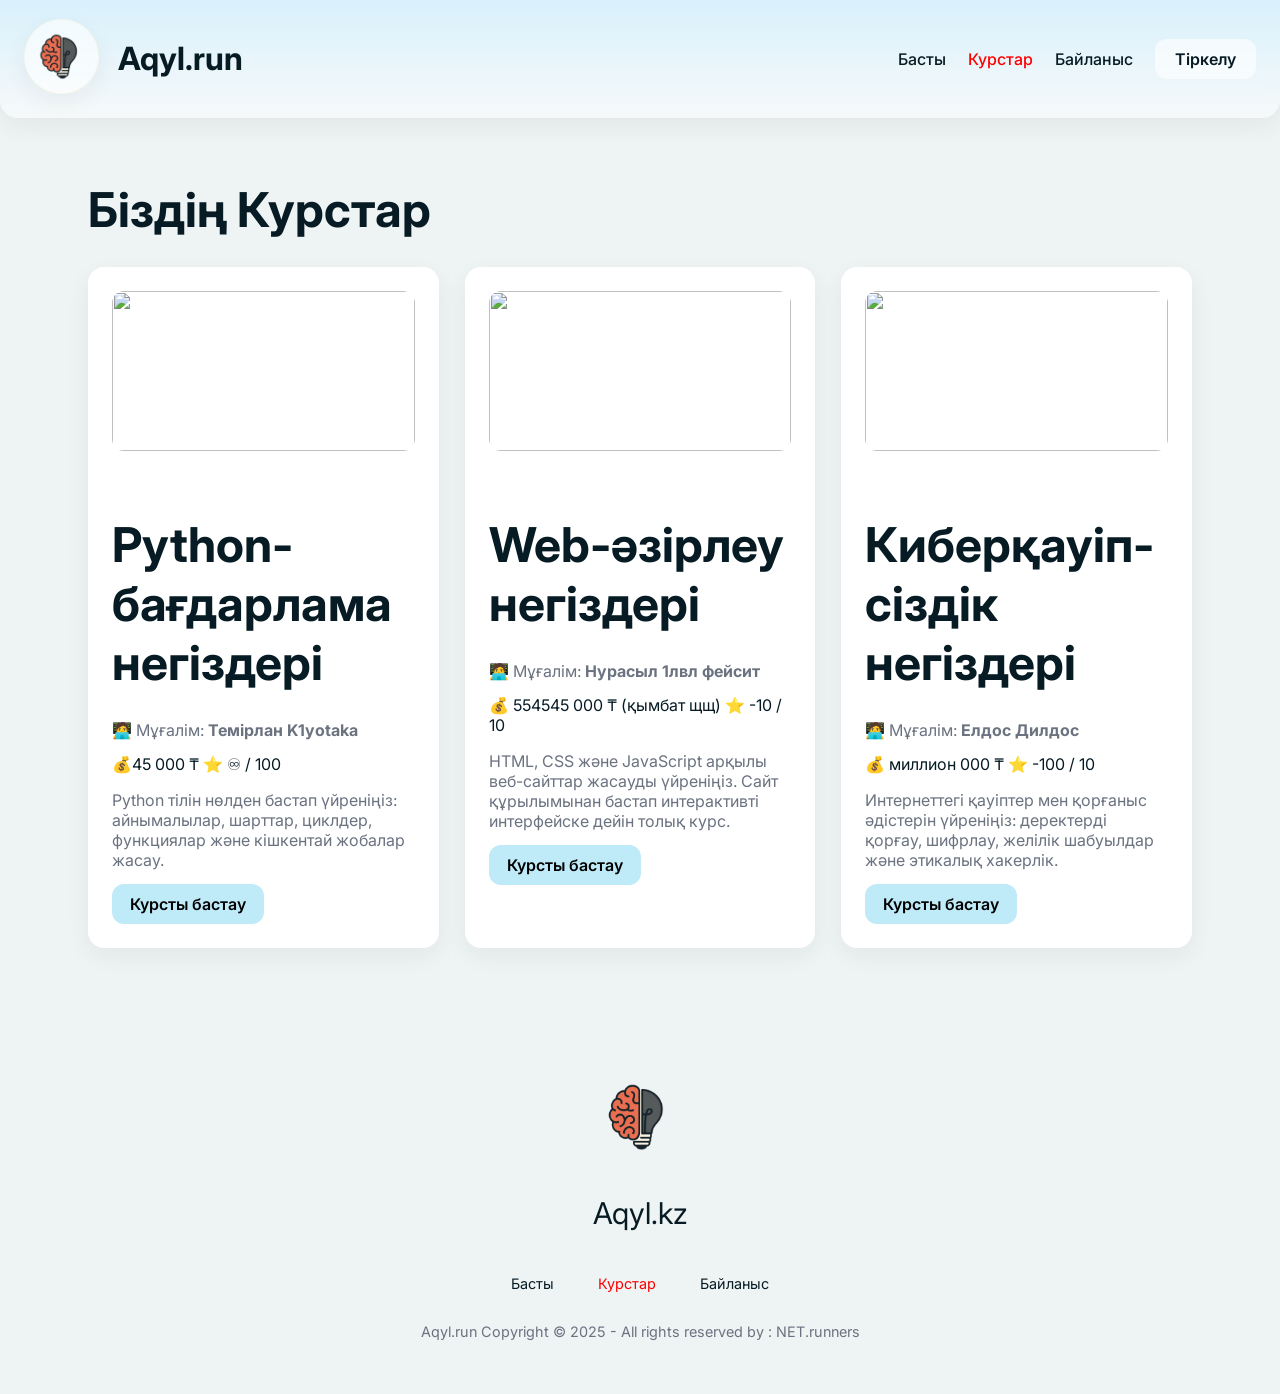
==== catalog.html @ a1cf16fc "Update catalog.html" ====
<!doctype html>
<html lang="kk">
<head>
  <meta charset="utf-8" />
  <meta name="viewport" content="width=device-width,initial-scale=1" />
  <title>Aqyl.run — Каталог</title>
  <link href="https://fonts.googleapis.com/css2?family=Inter:wght@300;400;600;700;800&display=swap" rel="stylesheet">
  <link rel="stylesheet" href="catalog.css">
</head>
<body>
  <div class="container">
    <!-- === Хедер === -->
    <header id="siteHeader">
      <div class="brand">
                <div class="logo">
          
          <!-- Лампа (түнгі режим) -->
<div style="position:fixed;bottom:24px;left:24px;z-index:1200;">
  <button id="themeLamp" class="theme-lamp" title="Түнгі/Күндізгі режим">
    <img id="lampIcon" src="img/logo.png" alt="Theme" />
  </button>
</div>
<script>
(function(){
  const body = document.body;
  const lamp = document.getElementById('themeLamp');
  const lampIcon = document.getElementById('lampIcon');
  const footerLogo = document.getElementById('footerLogo');
  const saved = localStorage.getItem('aqyl_theme');

  // Функция для обновления логотипов
  function updateLogos(isDark) {
    lampIcon.src = isDark ? 'img/logo.png' : 'img/darklogo.png';
    footerLogo.src = isDark ? 'img/logo.png' : 'img/darklogo.png';
  }

  // Настройка при загрузке
  const isDarkStart = (saved === 'dark');
  if (isDarkStart) body.classList.add('dark');
  updateLogos(isDarkStart);

  // Переключатель темы
  lamp.addEventListener('click', () => {
    body.classList.toggle('dark');
    const isDark = body.classList.contains('dark');
    localStorage.setItem('aqyl_theme', isDark ? 'dark' : 'light');
    updateLogos(isDark);
  });
})();
</script>

  <script>
  document.addEventListener('DOMContentLoaded', () => {
    const openModal = document.getElementById('open-modal');
    const closeModal = document.getElementById('close-modal');
    const modalBg = document.getElementById('modal-bg');

    openModal.addEventListener('click', (e) => {
      e.preventDefault();
      modalBg.classList.add('show');
      modalBg.setAttribute('aria-hidden', 'false');
    });

    closeModal.addEventListener('click', () => {
      modalBg.classList.remove('show');
      modalBg.setAttribute('aria-hidden', 'true');
    });

    modalBg.addEventListener('click', (e) => {
      if (e.target === modalBg) {
        modalBg.classList.remove('show');
        modalBg.setAttribute('aria-hidden', 'true');
      }
    });
  });
  </script>
        </div>
        <h1>Aqyl.run</h1>
      </div>
      <nav>
        <a  href="course.html">Басты</a>
        <a style="color: red;" href="catalog.html">Курстар</a>
        <a href="link.html">Байланыс</a>
        <a class="pill" href="#" id="open-modal">Тіркелу</a>
      </nav>
    </header>

    <!-- === Каталог секциясы === -->
      <!-- курс -->
      <section id="courses">
        <h3>Біздің Курстар</h3>
        <div class="course-grid">
          <div class="course">
            <img src="https://images.unsplash.com/photo-1553484771-371a605b060b?q=80&w=800" alt="">
    <h3>Python-бағдарлама негіздері</h3>
    <p class="instructor">🧑‍💻 Мұғалім: <strong>Темірлан K1yotaka</strong></p>
    <div class="meta">
      <span class="price">💰45  000 ₸</span>
      <span class="rating">⭐ ♾️ / 100</span>
    </div>
    <p class="desc">Python тілін нөлден бастап үйреніңіз: айнымалылар, шарттар, циклдер, функциялар және кішкентай жобалар жасау.</p>
    <a href="#" class="btn">Курсты бастау</a>
          </div>
          <div class="course">
            <img src="https://images.unsplash.com/photo-1519389950473-47ba0277781c?q=80&w=800" alt="">
    <h3>Web-әзірлеу негіздері</h3>
    <p class="instructor">🧑‍💻 Мұғалім: <strong>Нурасыл 1лвл фейсит</strong></p>
    <div class="meta">
      <span class="price">💰 554545 000 ₸ (қымбат щщ)</span>
      <span class="rating">⭐ -10 / 10</span>
    </div>
    <p class="desc">HTML, CSS және JavaScript арқылы веб-сайттар жасауды үйреніңіз.  
      Сайт құрылымынан бастап интерактивті интерфейске дейін толық курс.</p>
    <a href="#" class="btn">Курсты бастау</a>
          </div>
          <div class="course">
            <img src="https://images.unsplash.com/photo-1555949963-aa79dcee981c?q=80&w=800" alt="">
    <h3>Киберқауіп- <br> сіздік негіздері</h3>
    <p class="instructor">🧑‍💻 Мұғалім: <strong>Елдос Дилдос</strong></p>
    <div class="meta">
      <span class="price">💰 миллион 000 ₸</span>
      <span class="rating">⭐ -100 / 10</span>
    </div>
    <p class="desc">Интернеттегі қауіптер мен қорғаныс әдістерін үйреніңіз:  
      деректерді қорғау, шифрлау, желілік шабуылдар және этикалық хакерлік.</p>
    <a href="#" class="btn">Курсты бастау</a>
          </div>
        </div>
      </section>


    <!-- рег -->
  <div class="modal-bg" id="modal-bg" aria-hidden="true">
    <div class="modal">
      <h3>Тіркелу</h3>
      <input type="text" placeholder="Атыңыз">
      <input type="email" placeholder="Email">
      <input type="password" placeholder="Құпиясөз">
      <button onclick="window.open('https://aqyl-register.kz','_blank')">Тіркелу</button>
      <button class="close-btn" id="close-modal">Жабу</button>
    </div>
  </div>

    <!--Футер-->

<link rel="stylesheet" href="https://cdnjs.cloudflare.com/ajax/libs/font-awesome/4.7.0/css/font-awesome.min.css">
<link rel="preconnect" href="https://fonts.gstatic.com">
<link href="https://fonts.googleapis.com/css2?family=Fredoka+One&family=Play&display=swap" rel="stylesheet"> 
<footer class="">
<div class="footer">
<div class="row">
<a href="#"><img class="footerLogo" id="footerLogo" src="img/logo.png" alt="Footer Logo" />
  <p style="padding: center; font-size: 30px;">Aqyl.kz</p></a>
</div>

<div class="row">
<ul>
<li><a href="course.html">Басты</a></li>
<li><p style="color: red;">Курстар</p></li>
<li><a href="link.html">Байланыс</a></li>
</ul>
</div>

<div class="row">
Aqyl.run Copyright © 2025  - All rights reserved by :  NET.runners
</div>
</div>
</footer>


<script>
document.addEventListener('DOMContentLoaded', function() {
  const body = document.body;
  const lamp = document.getElementById('themeLamp');
  const lampIcon = document.getElementById('lampIcon');
  const footerLogo = document.getElementById('footerLogo');
  const saved = localStorage.getItem('aqyl_theme');

  // Функция обновления логотипов
  function updateLogos(isDark) {
    lampIcon.src = isDark ? 'img/logo.png' : 'img/darklogo.png';
    footerLogo.src = isDark ? 'img/logo.png' : 'img/darklogo.png';
  }

  // Проверяем сохранённую тему
  const isDarkStart = (saved === 'dark');
  if (isDarkStart) body.classList.add('dark');
  updateLogos(isDarkStart);

  // Переключатель темы
  lamp.addEventListener('click', () => {
    body.classList.toggle('dark');
    const isDark = body.classList.contains('dark');
    localStorage.setItem('aqyl_theme', isDark ? 'dark' : 'light');
    updateLogos(isDark);
  });
});
</script>


</body>
</html>
---- catalog.css ----
:root {
  --bg: #eef3f4;
  --card: #ffffff;
  --accent: #d8f0fb;
  --accent-strong: #bfeaf7;
  --muted: #6b7280;
  --text: #071b24;
  --shadow: 0 8px 24px rgba(28, 35, 39, 0.06);
  --glass: rgba(255,255,255,0.6);
}

/* Темный режим переменные */
body.dark {
  --bg: #1e2022;
  --card: #111720;
  --accent: #243447;
  --accent-strong: #0ea5e9;
  --muted: #9aa7b0;
  --text: #e6eef3;
  --shadow: 0 10px 30px rgba(2,6,23,0.6);
  --glass: rgba(255,255,255,0.04);
}

/* === Базовые стили === */
* {
  box-sizing: border-box;
  transition: color 0.28s ease, background 0.28s ease, transform 0.25s ease, box-shadow 0.25s ease, filter 0.25s ease;
}

html,body{height:100%}
body {
  margin: 0;
  font-family: 'Inter', system-ui, sans-serif;
  background: var(--bg);
  color: var(--text);
  padding-top: 110px; /* для фиксированного header */
  -webkit-font-smoothing:antialiased;
  -moz-osx-font-smoothing:grayscale;
}

/* Контейнер */
.container {
  max-width: 1160px;
  margin: 36px auto;
  padding: 0 28px;
}

/* === Хедер === */
header {
  position: fixed;
  top: 0;
  left: 0;
  width: 100%;
  z-index: 1000;
  background: linear-gradient(180deg, var(--accent) 0%, rgba(255, 255, 255, 0.5) 100%);
  box-shadow: var(--shadow);
  backdrop-filter: blur(10px);
  display: flex;
  align-items: center;
  justify-content: space-between;
  padding: 18px 24px;
  border-radius: 0 0 18px 18px;
}

header.scrolled {
  background: rgba(255,255,255,0.92);
  backdrop-filter: blur(14px);
}

body.dark header {
  background: rgba(14,20,27,0.9);
  box-shadow: 0 4px 16px rgba(10, 20, 30, 0.6);
}

/* Бренд */
.brand {
  display: flex;
  align-items: center;
  gap: 14px;
}

.logo {
  width: 80px;
  height: 80px;
  border-radius: 10px;
  overflow: hidden;
  background: linear-gradient(135deg,);
}

.logo img {
  width: 100%;
  height: 100%;
  object-fit: cover;
}

/* Навигация */
nav {
  display: flex;
  gap: 22px;
  align-items:center;
}

nav a {
  text-decoration: none;
  font-weight: 500;
  color: var(--text);
}

nav a:hover {
  color: #ef4444;
}

.pill {
  background: var(--glass);
  padding: 10px 20px;
  border-radius: 12px;
  font-weight: 600;
}

/* === Герой === */
.hero {
  display: grid;
  grid-template-columns: 1fr 420px;
  gap: 40px;
  align-items: center;
  margin-top: 30px;
  padding: 40px;
  border-radius: 18px;
  background: linear-gradient(90deg, #d8f0fbe6 0%, rgba(255, 255, 255, 0.4) 100%);
}

body.dark .hero {
  background: linear-gradient(90deg, rgba(18,24,36,0.95) 0%, rgba(27,38,54,0.9) 100%);
}

.lang-badge {
  background: #fff;
  padding: 10px 14px;
  border-radius: 30px;
  display: inline-block;
  margin-bottom: 14px;
  font-weight: 600;
  color: #000;
}

.hero h2 {
  font-size: 64px;
  margin: 8px 0;
  color: var(--text);
  line-height: 0.95;
}

.hero p {
  font-size: 20px;
  opacity: 0.95;
  color: var(--text);
  max-width: 720px;
}

.start-btn {
  background: var(--accent-strong);
  padding: 18px 36px;
  border-radius: 16px;
  text-decoration: none;
  font-weight: 700;
  display: inline-block;
  margin-top: 28px;
  color: #000;
  transition: 0.25s;
  box-shadow: 0 6px 18px rgba(56,189,248,0.08);
}

.start-btn:hover {
  transform: scale(1.03);
}

/* GIF */
.hero .right {
  position: relative;
  display: flex;
  align-items: center;
  justify-content: center;
  min-height: 220px;
}

.hero-gif {
  width: 280px;
  opacity: 0.96;
  filter: drop-shadow(0 0 18px rgba(56, 189, 248, 0.28));
  pointer-events: none;
  border-radius: 12px;
}

/* dark adjustment for gif */
body.dark .hero-gif {
  filter: drop-shadow(0 0 26px rgba(14,165,233,0.45)) brightness(1.02);
}

/* === Команда === */
.team {
  margin: 64px 0;
}

.team h3 {
  font-size: 48px;
  margin: 10px 0 28px;
  color: var(--text);
}

.cards {
  display: grid;
  grid-template-columns: repeat(auto-fit, minmax(260px, 1fr));
  gap: 26px;
}

.card {
  background: var(--card);
  padding: 28px;
  border-radius: 16px;
  box-shadow: var(--shadow);
  display: flex;
  flex-direction: column;
  gap: 14px;
}

.card:hover {
  transform: translateY(-6px);
  box-shadow: 0 12px 30px rgba(2,6,23,0.08);
}

.avatar {
  width: 72px;
  height: 72px;
  border-radius: 999px;
  overflow: hidden;
}

.avatar img {
  width: 100%;
  height: 100%;
  object-fit: cover;
}

.role-badge {
  display: inline-block;
  padding: 8px 12px;
  border-radius: 18px;
  background: var(--accent);
  font-weight: 600;
}

.name {
  font-weight: 800;
  color: var(--text);
}

.position {
  color: var(--muted);
}

/* === Курстар === */
#courses {
  margin: 70px 0;
}

#courses h3 {
  font-size: 48px;
  margin-bottom: 28px;
  color: var(--text);
}

.course-grid {
  display: grid;
  grid-template-columns: repeat(auto-fit, minmax(260px, 1fr));
  gap: 26px;
}

.course {
  background: var(--card);
  border-radius: 16px;
  padding: 24px;
  box-shadow: var(--shadow);
}

.course:hover {
  transform: translateY(-5px);
}

.course img {
  width: 100%;
  height: 160px;
  border-radius: 12px;
  object-fit: cover;
  margin-bottom: 16px;
}

.course h4 {
  margin: 0 0 8px;
  color: var(--text);
}

.course p {
  color: var(--muted);
  margin-bottom: 14px;
}

.course a {
  padding: 10px 18px;
  border-radius: 12px;
  background: var(--accent-strong);
  text-decoration: none;
  font-weight: 600;
  display: inline-block;
  color: #000;
}

/* === Байланыс === */
#contact {
  background: var(--card);
  padding: 40px;
  border-radius: 18px;
  box-shadow: var(--shadow);
  margin-bottom: 80px;
}

#contact h3 {
  font-size: 36px;
  margin-bottom: 24px;
  color: var(--text);
}

form {
  display: flex;
  flex-direction: column;
  gap: 16px;
}

input,
textarea {
  padding: 14px;
  border: none;
  border-radius: 10px;
  background: var(--accent);
  font-size: 16px;
}

button {
  padding: 14px 22px;
  border: none;
  border-radius: 12px;
  background: var(--accent-strong);
  font-weight: 600;
  cursor: pointer;
}

button:hover {
  transform: scale(1.05);
}

/* === Модалка === */
.modal-bg {
  display: none;
  position: fixed;
  inset: 0;
  background: rgba(146, 145, 142, 0.842);
  align-items: center;
  justify-content: center;
  z-index: 1500;
}

.modal {
  background: var(--card);
  padding: 32px;
  border-radius: 18px;
  box-shadow: var(--shadow);
  width: 320px;
  text-align: center;
}

.modal input {
  width: 100%;
  margin: 8px 0;
  padding: 10px;
  border-radius: 8px;
  border: 1px solid rgb(27, 27, 27);
}

.close-btn {
  background: #ccc;
  margin-top: 12px;
}

.show {
  display: flex !important;
}

/* === Тумблер темной темы === */
.theme-lamp {
  margin-top: 70px;
  text-align: center;
  cursor: pointer;
  user-select: none;
  transition: transform 0.3s ease, filter 0.4s ease;
  display: inline-flex;
  align-items: center;
  justify-content: center;
  width: 75px;
  border-radius: 50%;
  background: var(--glass);
  border: 1px solid rgba(241, 186, 4, 0.06);
  box-shadow: var(--shadow);
  padding: 6px;
}

.theme-lamp img {
  width: 100%;
  object-fit: contain;
  transition: filter 0.3s ease;
}

.theme-lamp:hover {
  transform: scale(1.06);
  filter: drop-shadow(0 0 8px var(--accent));
}

body.dark .theme-lamp img {

  text-align: center;
  cursor: pointer;
  user-select: none;
  transition: transform 0.3s ease, filter 0.4s ease;
  display: inline-flex;
  align-items: center;
  justify-content: center;
  border-radius: 50%;
  background: var(--glass);
  border: 1px solid rgba(131, 130, 128, 0.966);
  box-shadow: var(--shadow);
  
  
}


/* === Футер (адаптивный и под тему) === */
footer {
  width: 100%;
  margin-top: 60px;
  background: var(--card);
  color: var(--text);
  text-align: center;
  padding: 40px 0;

  background: #eef3f4;
}

body.dark footer {
  background: var(--accent);
  background: #1e2022;
  box-shadow: #1e2022;
}

/* Контейнер внутри футера */
.footer {
  max-width: 1200px;
  margin: 0 auto;
  padding: 0 20px;
}

/* Общие строки футера */
.footer .row {
  margin: 14px 0;
  color: var(--muted);
  font-size: 0.9rem;
}

/* Ссылки */
.footer .row a {
  text-decoration: none;
  color: var(--text);
  transition: color 0.3s ease;
}

.footer .row a:hover {
  color: #1e2022;
}

/* Навигация */
.footer .row ul {
  list-style: none;
  padding: 0;
  margin: 16px 0;
}

.footer .row ul li {
  display: inline-block;
  margin: 0 20px;
}

/* Адаптив */
@media (max-width: 720px) {
  .footer .row ul li {
    display: block;
    margin: 10px 0;
  }
}

#footerLogo {
  width: 90px;      
  height: auto;    
  transition: all 0.3s ease;
}
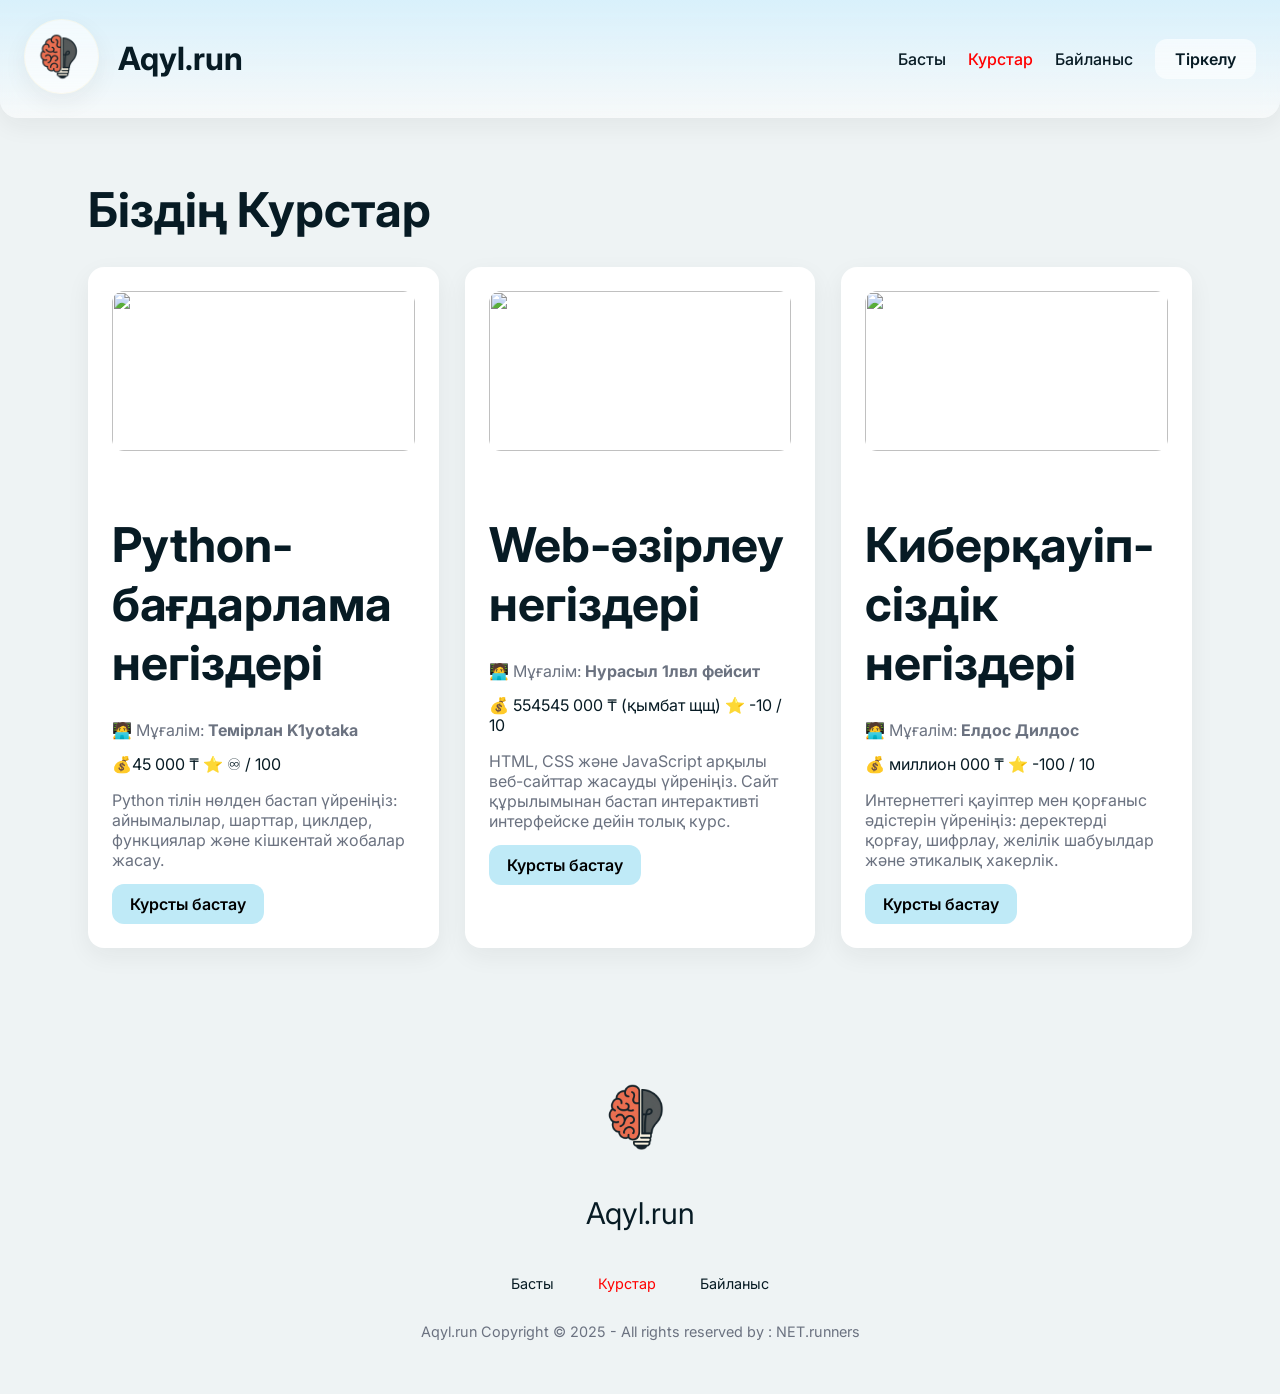
==== commit 030a8b8f: "Fix HTML encoding issues in catalog.html" ====
--- a/catalog.html
+++ b/catalog.html
@@ -150,7 +150,7 @@
 <div class="footer">
 <div class="row">
 <a href="#"><img class="footerLogo" id="footerLogo" src="img/logo.png" alt="Footer Logo" />
-  <p style="padding: center; font-size: 30px;">Aqyl.kz</p></a>
+  <p style="padding: center; font-size: 30px;">Aqyl.run</p></a>
 </div>
 
 <div class="row">
@@ -201,3 +201,4 @@
 </body>
 </html>
 
+
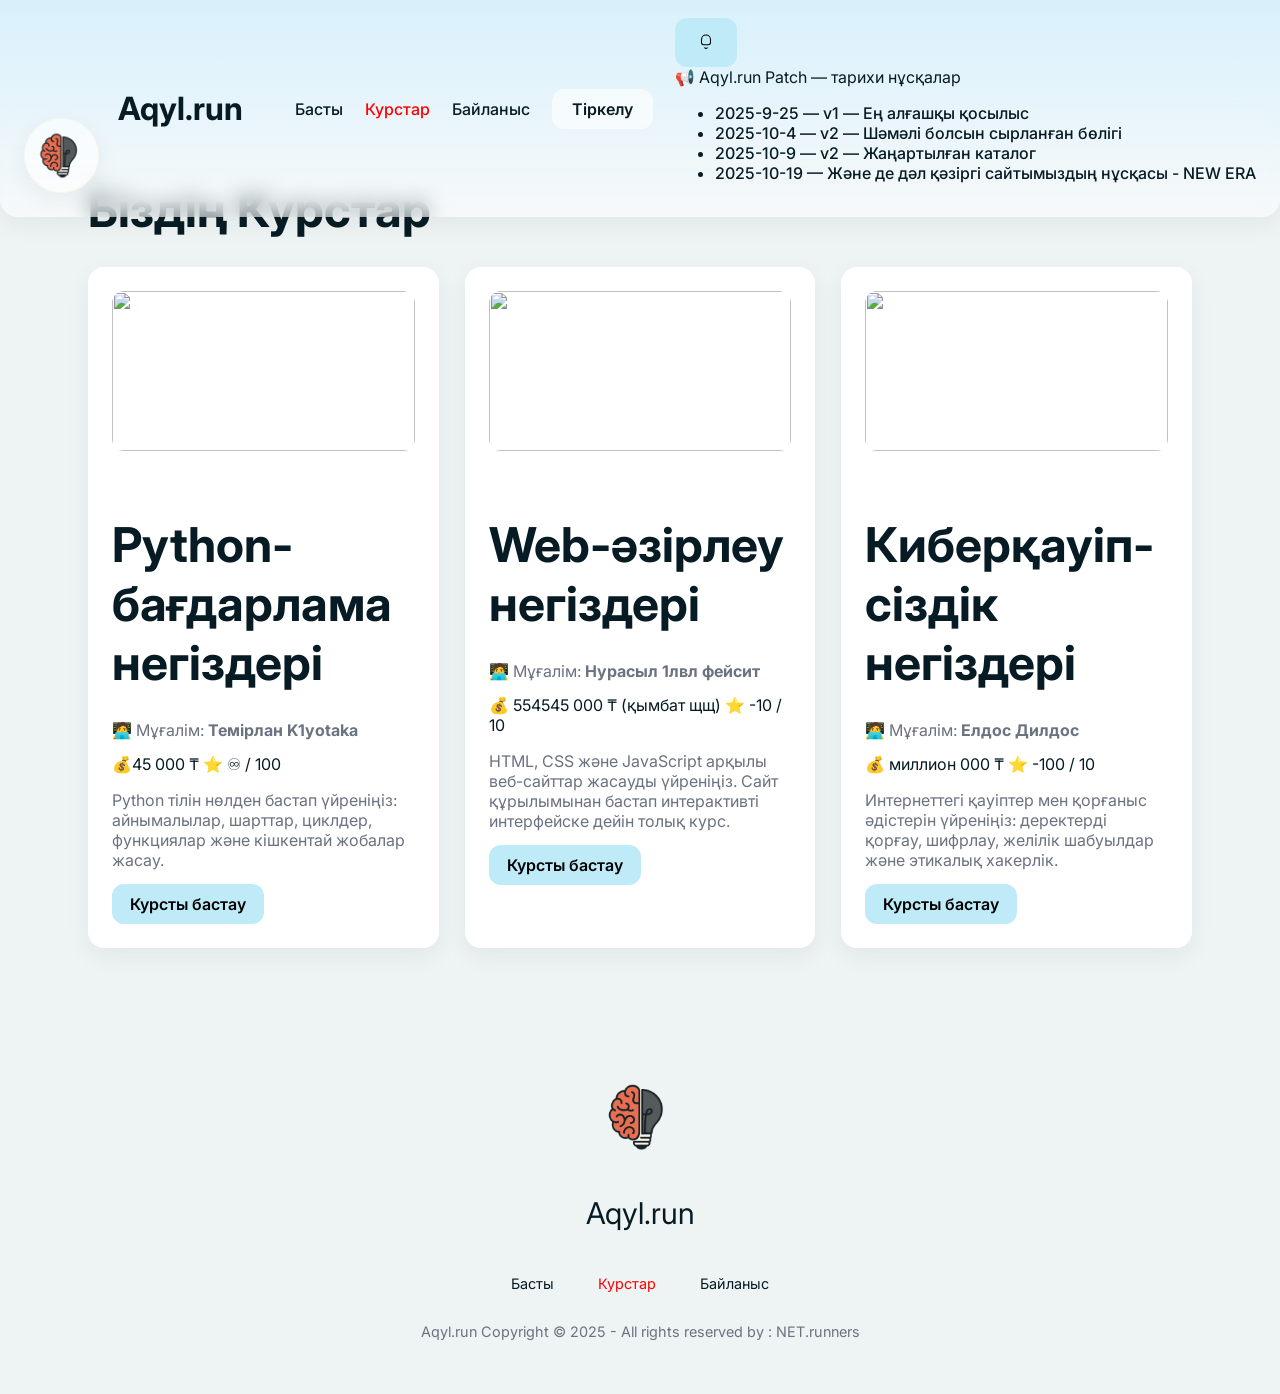
==== commit 4cfce971: "Update catalog.html" ====
--- a/catalog.html
+++ b/catalog.html
@@ -6,6 +6,142 @@
   <title>Aqyl.run — Каталог</title>
   <link href="https://fonts.googleapis.com/css2?family=Inter:wght@300;400;600;700;800&display=swap" rel="stylesheet">
   <link rel="stylesheet" href="catalog.css">
+  <link rel="icon" type="" href="img/logo.png">
+  <!-- Google tag (gtag.js) -->
+<script async src="https://www.googletagmanager.com/gtag/js?id=G-Q6EH2PJ601"></script>
+<script>
+  window.dataLayer = window.dataLayer || [];
+  function gtag(){dataLayer.push(arguments);}
+  gtag('js', new Date());
+
+  gtag('config', 'G-Q6EH2PJ601');
+</script>
+<!-- Chatbase style overrides -->
+<style id="chatbase-overrides">
+  /* Увеличиваем кнопку-launcher */
+  #chatbase-bubble-button {
+    width: 60px !important;
+    height: 60px !important;
+    min-width: 60px !important;
+    min-height: 60px !important;
+    border-radius: 50% !important;
+    display: flex !important;
+    align-items: center !important;
+    justify-content: center !important;
+    box-shadow: 0 8px 24px rgb(0, 174, 255) !important;
+    background: #d8f0fb !important; /* цвет кнопки — тот же, что хедер */
+    border: none !important;
+    z-index: 2147483647 !important;
+    transform: translateZ(0);
+  }
+.cb-footer, 
+.cb-chat-footer, 
+.cb-powered-by, 
+.cb_pf { 
+    display:none !important;
+}
+  /* Подгоняем иконку внутри кнопки */
+/* уменьшаем стрелку в header Chatbase */
+#chatbase-bubble-window .chatbase-header svg,
+#chatbase-bubble-window .chatbase-header img {
+    width: 14px !important;
+    height: 14px !important;
+}
+
+
+  /* Контейнер окна чата (внешняя обёртка) */
+  #chatbase-bubble-window {
+    background: #262727 !important; /* фон окна */
+    color: #ffffff !important;
+    border-radius: 30px !important;
+    overflow: hidden !important;
+    box-shadow: 0 20px 60px rgba(0, 174, 255, 0.45) !important;
+    z-index: 2147483646 !important;
+  }
+
+  /* Если существует заголовок/хедер в внешнем DOM */
+  #chatbase-bubble-window .chatbase-header,
+  #chatbase-bubble-window .header,
+  #chatbase-bubble-window .chat-header,
+  #chatbase-bubble-window .bubble-header {
+    background: #000000 !important; /* хедер */
+    color: #ffffff !important;
+    border-bottom: 1px solid rgba(255,255,255,0.04) !important;
+  }
+
+  /* Мобильная компенсация — чтобы кнопка не занимала слишком много экрана */
+  @media (max-width: 480px) {
+    #chatbase-bubble-button {
+      width: 64px !important;
+      height: 64px !important;
+    }
+    #chatbase-bubble-button img,
+    #chatbase-bubble-button svg {
+      width: 36px !important;
+      height: 36px !important;
+    }
+  }
+</style>
+
+<!-- Попытка инжектнуть стили внутрь iframe, если iframe доступен same-origin.
+     Если iframe cross-origin — постмессед либо инъекция не сработают,
+     но внешние элементы всё равно будут оформлены. -->
+<script>
+(function(){
+  const cssText = document.getElementById('chatbase-overrides').innerText;
+  function injectToIframe(iframe){
+    if(!iframe) return false;
+    try{
+      const doc = iframe.contentDocument || iframe.contentWindow.document;
+      if(!doc) return false;
+      const s = doc.createElement('style');
+      s.setAttribute('data-from','page-chatbase-override');
+      s.innerHTML = cssText;
+      doc.head && doc.head.appendChild(s);
+      console.log('[chatbase override] injected into iframe (same-origin).');
+      return true;
+    }catch(err){
+      console.warn('[chatbase override] cannot access iframe document (probably cross-origin).', err);
+      // Fallback: try postMessage — embed might listen for such messages (depends on Chatbase impl).
+      try{
+        iframe.contentWindow.postMessage({ type: 'CHATBASE:INJECT_CSS', css: cssText }, '*');
+        console.log('[chatbase override] posted message to iframe (fallback).');
+      }catch(e){ /* ignore */ }
+      return false;
+    }
+  }
+
+  function findIframeAndInject(){
+    // iframe может находиться внутри #chatbase-bubble-window или вложен по-другому
+    const container = document.getElementById('chatbase-bubble-window');
+    if(container){
+      const ifr = container.querySelector('iframe');
+      if(ifr) return injectToIframe(ifr);
+    }
+    // еще пробуем найти любой iframe, который был добавлен скриптом Chatbase
+    const anyIframe = document.querySelector('iframe[src*="chatbase"]') || document.querySelector('iframe');
+    if(anyIframe) return injectToIframe(anyIframe);
+    return false;
+  }
+
+  // Попытки: при загрузке страницы и через сообщения "iframeReady"
+  window.addEventListener('message', (ev) => {
+    // если embed шлёт сообщение о готовности, попробуем инжект
+    try{
+      const data = ev.data;
+      if(typeof data === 'object' && (data === 'iframeReady' || data?.type === 'iframeReady' || data?.type === 'IFRAME_READY')){
+        setTimeout(findIframeAndInject, 300);
+      }
+      // В некоторых реализациях embed принимает {type:'INJECT_CSS'} — мы уже посылаем такое сообщение в catch
+    }catch(e){}
+  });
+
+  // Также запускаем через таймауты — на случай если iframe создаётся позже
+  setTimeout(findIframeAndInject, 1000);
+  setTimeout(findIframeAndInject, 3000);
+  setTimeout(findIframeAndInject, 7000);
+})();
+</script>
 </head>
 <body>
   <div class="container">
@@ -82,6 +218,26 @@
         <a style="color: red;" href="catalog.html">Курстар</a>
         <a href="link.html">Байланыс</a>
         <a class="pill" href="#" id="open-modal">Тіркелу</a>
+
+          <!-- Patch bell -->
+  <div class="patch-bell" id="patchBell" aria-haspopup="true" aria-expanded="false">
+    <button id="bellBtn" class="patch-bell-btn" aria-label="Patch notes">
+      <svg width="18" height="18" viewBox="0 0 24 24" fill="none" aria-hidden>
+        <path d="M15 17H9a3 3 0 0 1-3-3V10a6 6 0 1 1 12 0v4a3 3 0 0 1-3 3z" stroke="currentColor" stroke-width="1.4" stroke-linecap="round" stroke-linejoin="round"/>
+        <path d="M13.73 21a2 2 0 0 1-3.46 0" stroke="currentColor" stroke-width="1.4" stroke-linecap="round" stroke-linejoin="round"/>
+      </svg>
+      <span class="patch-badge" id="patchBadge" aria-hidden="true"></span>
+    </button>
+
+    <div class="patch-popup" id="patchPopup" role="dialog" aria-labelledby="patchTitle" aria-hidden="true">
+      <div class="patch-popup-inner">
+        <div class="patch-title" id="patchTitle">📢 Aqyl.run Patch — тарихи нұсқалар</div>
+        <ul class="patch-list" id="patchList">
+          <!-- JS заполнит список версий -->
+        </ul>
+      </div>
+    </div>
+  </div>
       </nav>
     </header>
 
@@ -197,8 +353,107 @@
 });
 </script>
 
-
+<!-- NetRunner Chatbase -->
+<script>
+(function(){
+  if(!window.chatbase || window.chatbase("getState")!=="initialized"){
+    window.chatbase=(...arguments)=>{
+      if(!window.chatbase.q){window.chatbase.q=[]}
+      window.chatbase.q.push(arguments)
+    };
+    window.chatbase=new Proxy(window.chatbase,{
+      get(target,prop){
+        if(prop==="q"){return target.q}
+        return(...args)=>target(prop,...args)
+      }
+    })
+  }
+  const onLoad=function(){
+    const script=document.createElement("script");
+    script.src="https://www.chatbase.co/embed.min.js";
+    script.id="4R2oIwqP2YlECxoPg1DG5";  // 👈 это твой ID NetRunner
+    script.domain="www.chatbase.co";
+    document.body.appendChild(script)
+  };
+  if(document.readyState==="complete"){onLoad()}
+  else{window.addEventListener("load",onLoad)}
+})();
+</script>
+
+    <script>
+(function() {
+  const patchBell = document.getElementById('patchBell');
+  const bellBtn = document.getElementById('bellBtn');
+  const patchPopup = document.getElementById('patchPopup');
+  const patchBadge = document.getElementById('patchBadge');
+  const patchListEl = document.getElementById('patchList');
+
+  // === Список старых версий сайта ===
+  const patchVersions = [
+    { date: '2025-9-25', name: 'v1 — Ең алғашқы қосылыс', url: 'https://kiyotaka696.github.io/aqyl.run/course_v1.html' },
+    { date: '2025-10-4', name: 'v2 — Шәмәлі болсын сырланған бөлігі', url: 'https://kiyotaka696.github.io/aqyl.run/course_v2.html' },
+    { date: '2025-10-9', name: 'v2 — Жаңартылған каталог', url: 'https://kiyotaka696.github.io/aqyl.run/course_v3.html' },
+    { date: '2025-10-19', name: 'Және де дәл қәзіргі сайтымыздың нұсқасы - NEW ERA', url: 'https://kiyotaka696.github.io/aqyl.run/course.html' },
+
+    // добавляй свои версии сюда
+  ];
+
+  patchVersions.forEach(patch => {
+    const li = document.createElement('li');
+    const a = document.createElement('a');
+    a.href = patch.url;
+    a.textContent = `${patch.date} — ${patch.name}`;
+    li.appendChild(a);
+    patchListEl.appendChild(li);
+  });
+
+  // === Функции открытия/закрытия ===
+  function openPopup() {
+    patchPopup.classList.add('show');
+    patchPopup.setAttribute('aria-hidden', 'false');
+    patchBell.setAttribute('aria-expanded', 'true');
+
+    // скрываем бейдж при первом открытии
+    if (patchBadge) {
+      patchBadge.style.opacity = '0';
+      patchBadge.style.transform = 'scale(.6)';
+      setTimeout(() => { if(patchBadge.parentNode) patchBadge.parentNode.removeChild(patchBadge); }, 220);
+    }
+  }
+
+  function closePopup() {
+    patchPopup.classList.remove('show');
+    patchPopup.setAttribute('aria-hidden', 'true');
+    patchBell.setAttribute('aria-expanded', 'false');
+  }
+
+  // === События ===
+  bellBtn.addEventListener('click', (e) => {
+    e.stopPropagation();
+    if (patchPopup.classList.contains('show')) closePopup();
+    else openPopup();
+  });
+
+  document.addEventListener('click', (e) => {
+    if (!patchBell.contains(e.target)) closePopup();
+  });
+
+  document.addEventListener('keydown', (e) => {
+    if (e.key === 'Escape') closePopup();
+  });
+
+  bellBtn.addEventListener('keydown', (e) => {
+    if (e.key === 'Enter' || e.key === ' ') {
+      e.preventDefault();
+      bellBtn.click();
+    }
+  });
+})();
+</script>
 </body>
 </html>
 
 
+
+
+
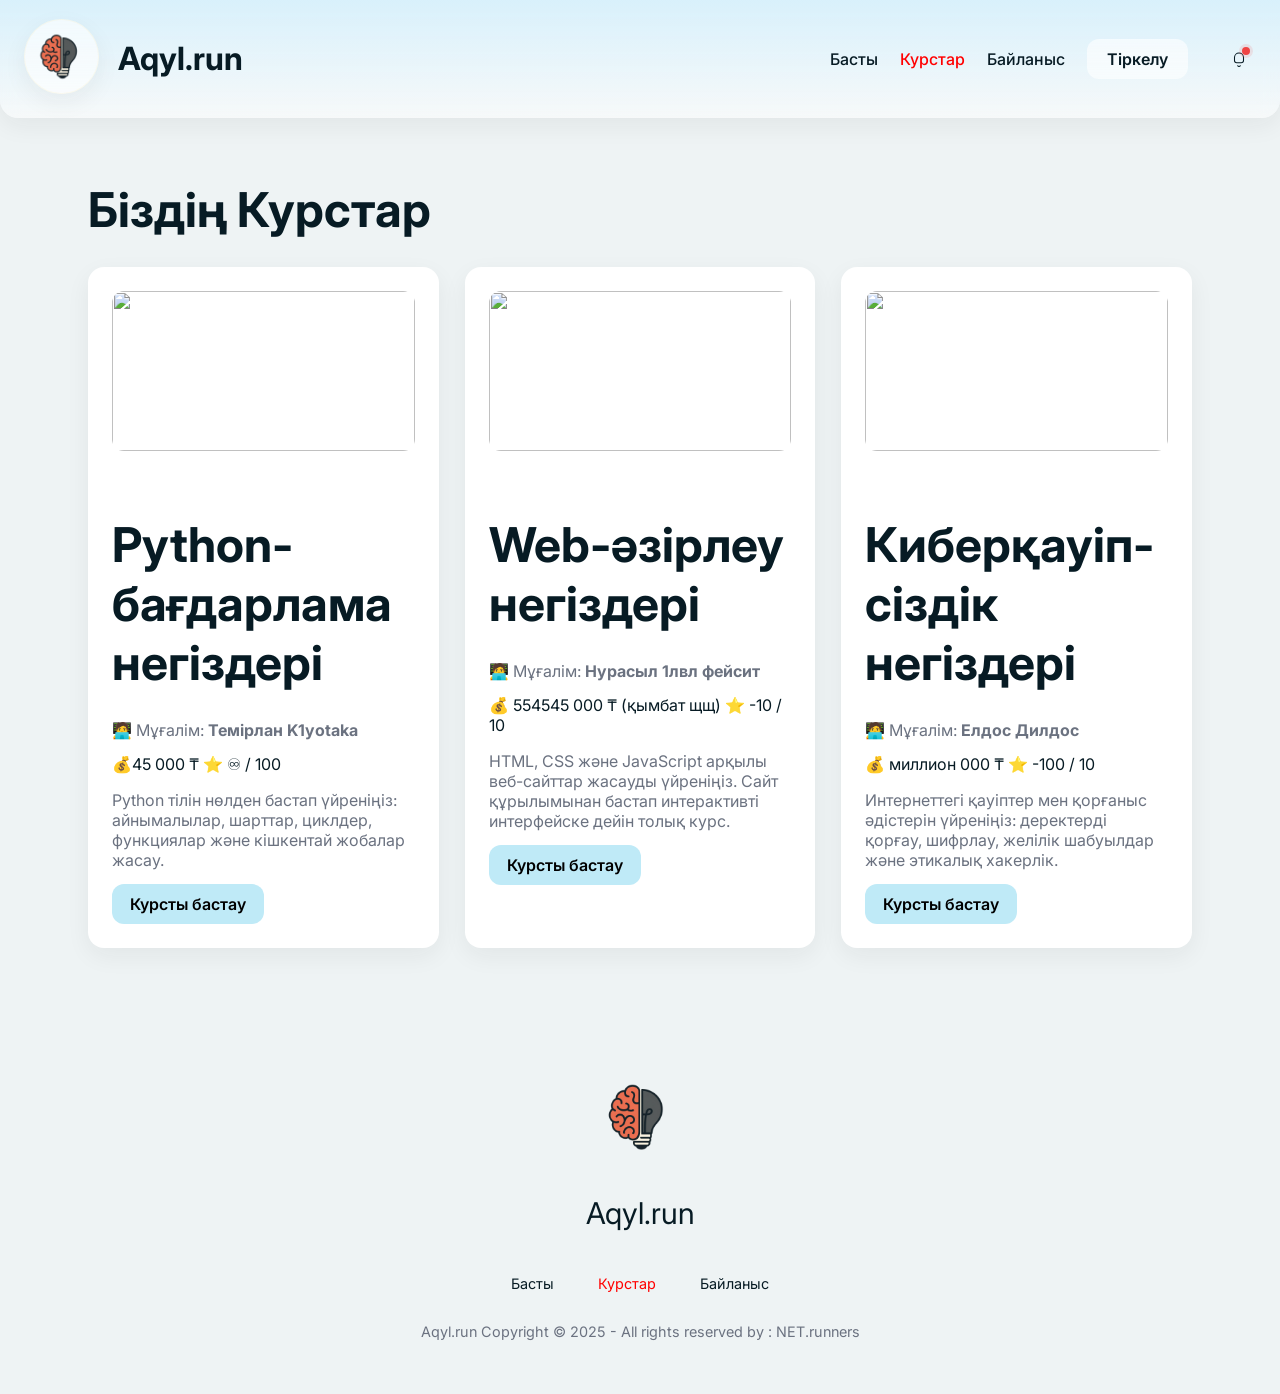
==== commit a14c73d0: "Update catalog.html" ====
--- a/catalog.html
+++ b/catalog.html
@@ -392,7 +392,7 @@
   const patchVersions = [
     { date: '2025-9-25', name: 'v1 — Ең алғашқы қосылыс', url: 'https://kiyotaka696.github.io/aqyl.run/course_v1.html' },
     { date: '2025-10-4', name: 'v2 — Шәмәлі болсын сырланған бөлігі', url: 'https://kiyotaka696.github.io/aqyl.run/course_v2.html' },
-    { date: '2025-10-9', name: 'v2 — Жаңартылған каталог', url: 'https://kiyotaka696.github.io/aqyl.run/course_v3.html' },
+    { date: '2025-10-9', name: 'v3 — Жаңартылған каталог', url: 'https://kiyotaka696.github.io/aqyl.run/course_v3.html' },
     { date: '2025-10-19', name: 'Және де дәл қәзіргі сайтымыздың нұсқасы - NEW ERA', url: 'https://kiyotaka696.github.io/aqyl.run/course.html' },
 
     // добавляй свои версии сюда
@@ -457,3 +457,4 @@
 
 
 
+
--- a/catalog.css
+++ b/catalog.css
@@ -509,3 +509,89 @@
   height: auto;    
   transition: all 0.3s ease;
 }
+
+/* === Patch bell & popup === */
+.patch-bell {
+  display: inline-block;
+  position: relative;
+  margin-left: 12px;
+  vertical-align: middle;
+}
+
+.patch-bell-btn {
+  display: inline-flex;
+  align-items: center;
+  justify-content: center;
+  width: 34px;
+  height: 34px;
+  border-radius: 8px;
+  border: none;
+  background: transparent;
+  cursor: pointer;
+  color: var(--text);
+  position: relative;
+  padding: 0;
+}
+
+body.dark .patch-bell-btn { color: var(--text); }
+body:not(.dark) .patch-bell-btn { color: var(--text); }
+
+.patch-badge {
+  position: absolute;
+  top: 5px;
+  right: 6px;
+  width: 8px;
+  height: 8px;
+  border-radius: 50%;
+  background: #ef4444;
+  box-shadow: 0 0 0 3px rgba(239,68,68,0.12);
+  display: inline-block;
+  transition: opacity .18s ease, transform .18s ease;
+}
+
+.patch-popup {
+  position: absolute;
+  right: 0;
+  top: calc(100% + 10px);
+  width: 260px;
+  max-width: calc(100vw - 32px);
+  border-radius: 12px;
+  box-shadow: 0 10px 30px rgba(2,6,23,0.12);
+  overflow: hidden;
+  transform-origin: top right;
+  opacity: 0;
+  visibility: hidden;
+  transform: translateY(-6px) scale(.98);
+  transition: opacity .18s ease, transform .18s ease, visibility .18s;
+  z-index: 2000;
+}
+
+.patch-popup.show {
+  opacity: 1;
+  visibility: visible;
+  transform: translateY(0) scale(1);
+}
+
+.patch-popup-inner { padding: 12px 14px; }
+
+.patch-title { font-weight: 700; margin-bottom: 8px; font-size: 14px; }
+
+.patch-list { margin: 0; padding-left: 18px; color: var(--muted); font-size: 13px; }
+.patch-list li { margin-bottom: 6px; }
+.patch-list li a { color: var(--text); text-decoration: underline; }
+
+body:not(.dark) .patch-popup {
+  background: rgba(255,255,255,0.98);
+  color: var(--text);
+  border: 1px solid rgba(7,27,36,0.04);
+}
+body.dark .patch-popup {
+  background: rgba(12,16,20,0.96);
+  color: var(--text);
+  border: 1px solid rgba(255,255,255,0.03);
+}
+
+@media (max-width: 520px) {
+  .patch-popup { right: -6px; left: 8px; top: calc(100% + 8px); width: calc(100vw - 32px); }
+  .patch-bell { margin-left: 8px; }
+}
